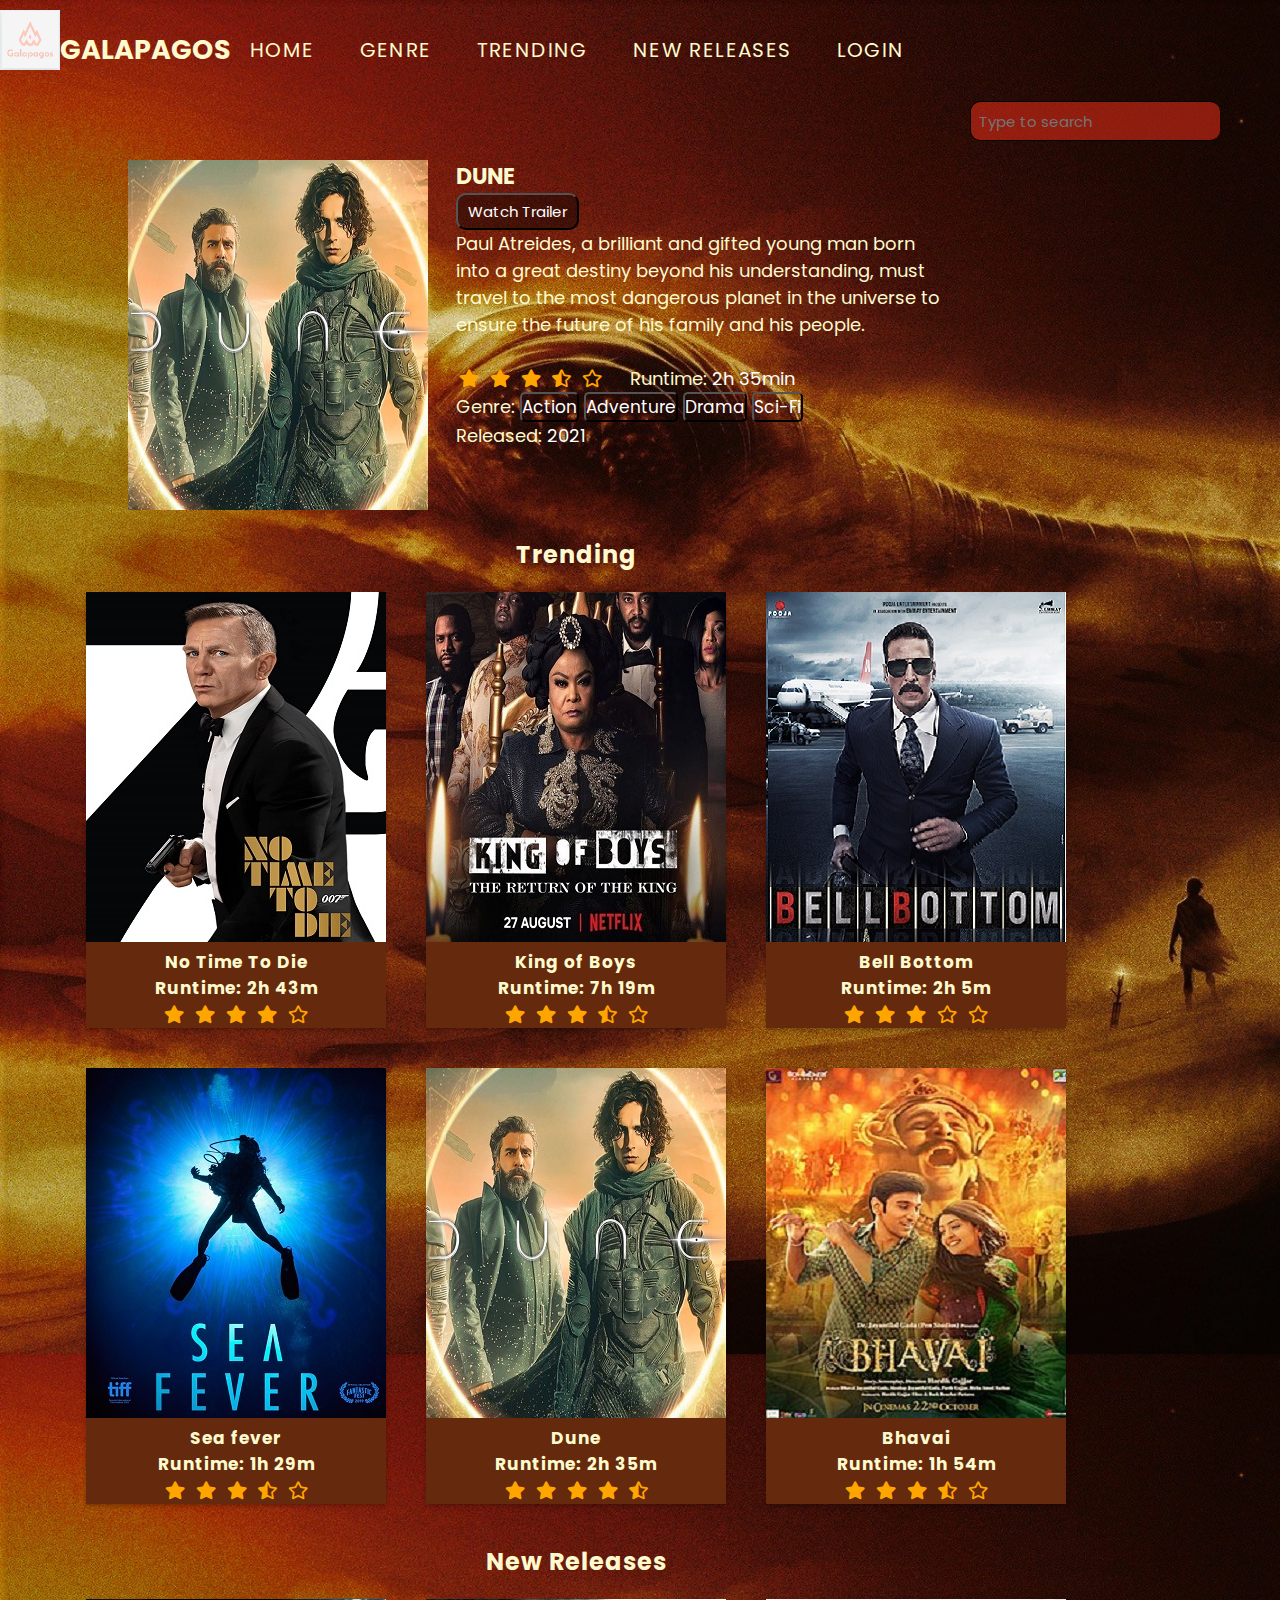
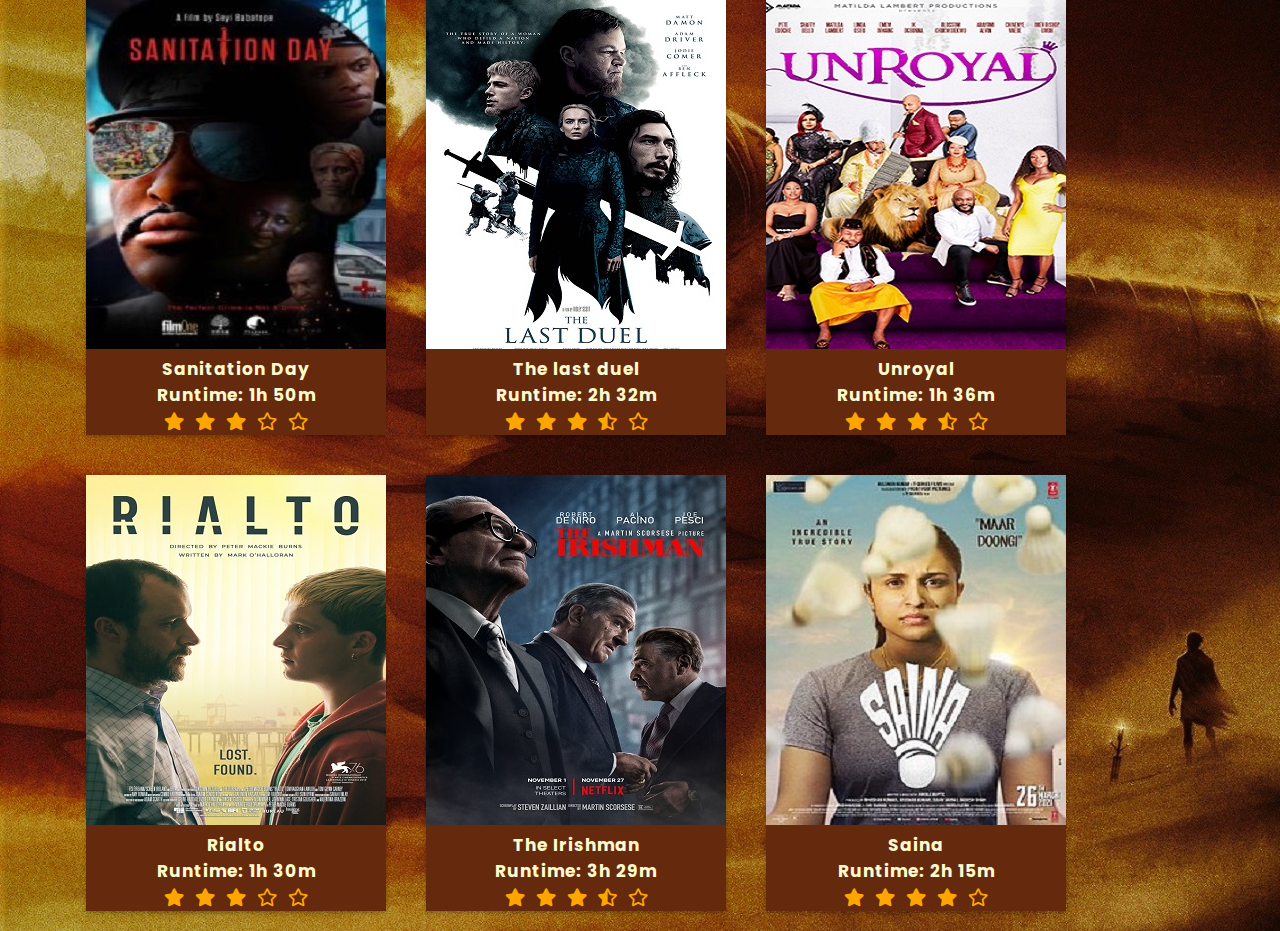
==== index.html @ fc21ccc2 "Add files via upload" ====
<!DOCTYPE html>
<html lang="en">
<head>
    <meta charset="UTF-8">
    <meta http-equiv="X-UA-Compatible" content="IE=edge">
    <meta name="viewport" content="width=device-width, initial-scale=1.0">
    <title>GALAPAGOS</title>
    <link rel="stylesheet" href="style.css"/>
    <link rel="icon" href="images/logo.ico"/>
    <link rel="stylesheet" href="https://pro.fontawesome.com/releases/v5.10.0/css/all.css" />

</head>
<body class="home">
  <!--This is the header containing the navigation bar-->
    <header>
        <div class="menuBar">
            <nav>
                    <img src="images/logo.png"/>
                <h2>GALAPAGOS</h2>
<!--This input and label tags holds the lines that requires clicking to see the navigation bar in mobile and tablet-->
                <input type="checkbox" id="mobileNav">
              <label for="mobileNav" class="mobileNavBtn">
                <i class="fas fa-bars"></i>
              </label>
                <ul>
                    <li><a href="#">Home</a></li>
                    <li><a href="#">Genre</a></li>                
                    <li><a href="#">Trending</a></li>                
                    <li><a href="#">New Releases</a></li>                
                    <li><a href="#">Login</a></li>
                </ul>
                <div class="search">
                 <input class="searchbox" type="search" name="" placeholder="Type to search">
                 <!--<button type="submit"><i class="fa fa-search"></i></button>-->
                 <a class="searchBtn" href="#"></a>
                </div>   
            </nav>               
        </div>
    </header>
<!--The middle section containing a movie with brief description-->
    <section class="homeMovie">
      <div class="homeMovie-box"><!--This holds details of the movie in a box-->
        <div class="homeMovie-image">
          <img src="images/Dune.jpg"/>
        </div>
        <div class="homeMovie-content">
          <p><b><span style="font-size: 22px">DUNE</span> </b></p>
          <form action="images/Dune.mp4" method="get" target="_blank">
            <button type="submit">Watch Trailer</button>
          </form>
          <p>Paul Atreides, a brilliant and gifted young man born into a great destiny beyond his understanding, must travel to the most dangerous planet in the universe to ensure the future of his family and his people.<br><br></p>
          <ul>
            <li class="star"><!--Movie Rating-->
              <a href=""><i class="fas fa-star"></i></a>
              <a href=""><i class="fas fa-star"></i></a>
              <a href=""><i class="fas fa-star"></i></a>
              <a href=""><i class="fas fa-star-half-alt"></i></a>
              <a href=""><i class="far fa-star"></i></a>
            </li>
            <li>Runtime:  <span style="color: white">2h 35min</span></li>
            <li>
              Genre:
              <button class="button"><span style="color: white" >Action</span> </button>
              <button class="button"><span style="color: white" >Adventure</span></button>
              <button class="button"><span style="color: white" >Drama</span></button>
              <button class="button"><span style="color: white" >Sci-Fi</span></button>
            </li>
            <li>Released: <span style="color: white">2021</span></li>
          </ul>

        </div>
      </div>
    </section>
<!--The list of movies. Both trending and new releases-->
    <section class="movie">
      <div class="movie-box">
        <div class="trending">
          <h2>Trending</h2>
        </div>
        <div class="movie-image">
            <div class="inner-movie-image">
              <a href="#"><img src="images/No time to die.jpg"></a>
            </div>
            <div class="description">
              <h4>No Time To Die</h4>
              <h4>Runtime:&nbsp<span>2h 43m</span></h4>
            </div>
            <div class="star">
              <a href=""><i class="fas fa-star"></i></a>
              <a href=""><i class="fas fa-star"></i></a>
              <a href=""><i class="fas fa-star"></i></a>
              <a href=""><i class="fas fa-star"></i></a>
              <a href=""><i class="far fa-star"></i></a>
            </div>
        </div>
        <div class="movie-image">
            <div class="inner-movie-image">
              <a href="KingofBoys.html"><img src="images/King of Boys.jpg"></a>
            </div>
            <div class="description">
              <h4>King of Boys<br></h4>
              <h4>Runtime:&nbsp<span>7h 19m</span></h4>
            </div>
            <div class="star">
              <a href=""><i class="fas fa-star"></i></a>
              <a href=""><i class="fas fa-star"></i></a>
              <a href=""><i class="fas fa-star"></i></a>
              <a href=""><i class="fas fa-star-half-alt"></i></a>
              <a href=""><i class="far fa-star"></i></a>
            </div>
        </div>
        <div class="movie-image">
            <div class="inner-movie-image">
              <a href="#"><img src="images/Bell Bottom.jpg"></a>
            </div>
            <div class="description">
              <h4>Bell Bottom<br></h4>
              <h4>Runtime:&nbsp<span>2h 5m</span></h4>
            </div>
            <div class="star">
              <a href=""><i class="fas fa-star"></i></a>
              <a href=""><i class="fas fa-star"></i></a>
              <a href=""><i class="fas fa-star"></i></a>
              <a href=""><i class="far fa-star"></i></a>
              <a href=""><i class="far fa-star"></i></a>
            </div>
        </div>
        <div class="movie-image">
            <div class="inner-movie-image">
              <a href="#"><img src="images/Sea fever.jpg"></a>
            </div>
            <div class="description">
              <h4>Sea fever<br></h4>
              <h4>Runtime:&nbsp<span>1h 29m</span></h4>
            </div>
            <div class="star">
              <a href=""><i class="fas fa-star"></i></a>
              <a href=""><i class="fas fa-star"></i></a>
              <a href=""><i class="fas fa-star"></i></a>
              <a href=""><i class="fas fa-star-half-alt"></i></a>
              <a href=""><i class="far fa-star"></i></a>
            </div>
        </div>
        <div class="movie-image">
            <div class="inner-movie-image">
              <a href="#"><img src="images/Dune.jpg"></a>
            </div>
            <div class="description">
              <h4>Dune<br></h4>
              <h4>Runtime:&nbsp<span>2h 35m</span></h4>
            </div>
            <div class="star">
              <a href=""><i class="fas fa-star"></i></a>
              <a href=""><i class="fas fa-star"></i></a>
              <a href=""><i class="fas fa-star"></i></a>
              <a href=""><i class="fas fa-star"></i></a>
              <a href=""><i class="fas fa-star-half-alt"></i></a>
            </div>
        </div>
        <div class="movie-image">
            <div class="inner-movie-image">
              <a href="#"><img src="images/Bhavai.jpg"></a>
            </div>
            <div class="description">
              <h4>Bhavai<br></h4>
              <h4>Runtime:&nbsp<span>1h 54m</span></h4>
            </div>
            <div class="star">
              <a href=""><i class="fas fa-star"></i></a>
              <a href=""><i class="fas fa-star"></i></a>
              <a href=""><i class="fas fa-star"></i></a>
              <a href=""><i class="fas fa-star-half-alt"></i></a>
              <a href=""><i class="far fa-star"></i></a>
            </div>
        </div>
    
        <div class="new-release">
          <h2>New Releases</h2>
        </div>
        <div class="movie-image">
            <div class="inner-movie-image">
              <a href="#"><img src="images/Sanitation Day.jpg"></a>
            </div>
            <div class="description">
              <h4>Sanitation Day<br></h4>
              <h4>Runtime:&nbsp<span>1h 50m</span></h4>
            </div>
            <div class="star">
              <a href=""><i class="fas fa-star"></i></a>
              <a href=""><i class="fas fa-star"></i></a>
              <a href=""><i class="fas fa-star"></i></a>
              <a href=""><i class="far fa-star"></i></a>
              <a href=""><i class="far fa-star"></i></a>
            </div>
        </div>
        <div class="movie-image">
            <div class="inner-movie-image">
              <a href="#"><img src="images/The last duel.jpg"></a>
            </div>
            <div class="description">
              <h4>The last duel<br></h4>
              <h4>Runtime:&nbsp<span>2h 32m</span></h4>
            </div>
            <div class="star">
              <a href=""><i class="fas fa-star"></i></a>
              <a href=""><i class="fas fa-star"></i></a>
              <a href=""><i class="fas fa-star"></i></a>
              <a href=""><i class="fas fa-star-half-alt"></i></a>
              <a href=""><i class="far fa-star"></i></a>
            </div>
        </div>
        <div class="movie-image">
            <div class="inner-movie-image">
              <a href="#"><img src="images/Unroyal.jpg"></a>
            </div>
            <div class="description">
              <h4>Unroyal<br></h4>
              <h4>Runtime:&nbsp<span>1h 36m</span></h4>
            </div>
            <div class="star">
              <a href=""><i class="fas fa-star"></i></a>
              <a href=""><i class="fas fa-star"></i></a>
              <a href=""><i class="fas fa-star"></i></a>
              <a href=""><i class="fas fa-star-half-alt"></i></a>
              <a href=""><i class="far fa-star"></i></a>
            </div>
        </div>
        <div class="movie-image">
            <div class="inner-movie-image">
              <a href="#"><img src="images/Rialto.jpg"></a>
            </div>
            <div class="description">
              <h4>Rialto<br></h4>
              <h4>Runtime:&nbsp<span>1h 30m</span></h4>
            </div>
            <div class="star">
              <a href=""><i class="fas fa-star"></i></a>
              <a href=""><i class="fas fa-star"></i></a>
              <a href=""><i class="fas fa-star"></i></a>
              <a href=""><i class="far fa-star"></i></a>
              <a href=""><i class="far fa-star"></i></a>
            </div>
        </div>
        <div class="movie-image">
            <div class="inner-movie-image">
              <a href="#"><img src="images/The Irishman.jpg"></a>
            </div>
            <div class="description">
              <h4>The Irishman<br></h4>
              <h4>Runtime:&nbsp<span>3h 29m</span></h4>
            </div>
            <div class="star">
              <a href=""><i class="fas fa-star"></i></a>
              <a href=""><i class="fas fa-star"></i></a>
              <a href=""><i class="fas fa-star"></i></a>
              <a href=""><i class="fas fa-star-half-alt"></i></a>
              <a href=""><i class="far fa-star"></i></a>
            </div>
        </div>
        <div class="movie-image">
            <div class="inner-movie-image">
              <a href="#"><img src="images/Saina.jpg"></a>
            </div>
            <div class="description">
              <h4>Saina<br></h4>
              <h4>Runtime:&nbsp<span>2h 15m</span></h4>
            </div>
            <div class="star">
              <a href=""><i class="fas fa-star"></i></a>
              <a href=""><i class="fas fa-star"></i></a>
              <a href=""><i class="fas fa-star"></i></a>
              <a href=""><i class="fas fa-star"></i></a>
              <a href=""><i class="far fa-star"></i></a>
            </div>
        </div>
      </div>
    </section>
   <!-- <footer class="bottom">
      <div class="social-icons">
        <a href=""><i class="fab fa-facebook"></i></a>
        <a href=""><i class="fab fa-instagram"></i></a>
        <a href=""><i class="fab fa-twitter"></i></a>
      </div>
    </footer>-->
  <script type="text/javascript" src="jscript.js"></script>
</body>
</html>
---- style.css ----
@import url('https://fonts.googleapis.com/css2?family=Poppins:wght@300;400&display=swap');

*{
    margin: 0;
    padding: 0;
    box-sizing: border-box;
    font-family: 'Poppins', sans-serif;
}


.home{
  background-image: url('images/wallpaper.jpg');
  width: 100%;
  background-repeat: repeat;
  background-size: cover;
  font-family: 'Poppins', sans-serif;
  color: lemonchiffon;
  font-size: large;
}

p{
    font-weight: 30px;
}

.menuBar{
    width: 100%;
    margin:auto;
    padding-bottom: 60px;
}

nav{
    height: 100px;
    line-height: 100px;
}

nav .menuBar h2{
  font-size: 2rem;
  font-weight: 50px;
  letter-spacing: 1.5px;
}

nav img{
    float: left;
    height: 60px;
    width: 60px;
    margin-top: 10px;
}

nav h2{
    float:left;
    display: inline-block;
}


nav ul{
    float: center;
}

nav ul li{
    display: inline-block;
    margin: 0 40px 0 40px;
    text-transform: uppercase;
    letter-spacing: 1.4px;
}
@media screen and (min-width: 1000px){
  nav ul li{
    margin: 0 20px 0 20px;
  }
}

nav ul li a{
  text-decoration: none;
  color: lemonchiffon;
  font-size: 20px;
}

nav ul li :hover{
  color:lightsalmon;
}

.button{
  font-size: 17px;
  border-radius: 5px; 
  background: none;
}

.search{
  width: 310px;
  float: right;
  /**margin-left: 250px;*/
}
.searchbox{
  color: white;
  width: 250px;
  height: 40px;
  background: rgba(255,50,25,0.5);
  border: 1px solid black;
  border-right: none;
  font-size: 15px;
  float: left;
  padding: 8px;
  border-radius: 10px;
}

.searchbox :hover{
  background: rgba(0,0,0,0.4);
}
.search button{
  float: left;
  width: 40px;
  height: 40px;
  padding: 10px;
  background:indianred;
  color: black;
  font-size: 17px;
  border: 1px solid grey;
  border-radius: 8px;
  cursor: pointer;
}
.search button:hover{
  color: grey;
}


/**
@media screen and (max-width: 600px) {
  .search button {
      float: none;
      width: 20px;
      padding: 0;
  }
  
}*/

.mobileNavBtn{
  color:sandybrown;
  font-size: 25px;
  cursor: pointer;
  float: right;
  display: none;
}

#mobileNav{
  display: none;
}

@media screen and (max-width:950px) and (min-width:270px){
  nav{
    padding:0px 50px;
  }
  .mobileNavBtn{
    display: block;
  }
  nav .menuBar h2{
    font-size: 30px;
    float: left;
  }
  nav ul{
    width: 100%;
    height: 60vh;
    background-color:brown;
    position: fixed;
    right: -100%;
    transition: 0.3s ease;
    top: 75px;
    text-align: center;
  }
  nav ul li{
    display: block;
    margin: 50px 0px;
    line-height: 20px;
  }
  #mobileNav:checked ~ ul{
    left:0;
  }
  nav img{
    display: none;
    /*float: left;
    height: 30px;
    width: 30px;*/
}
  .search{

  }
}

.homeMovie{
  width:80%;
  margin: auto;
}

.homeMovie .homeMovie-image{
  width:40%;
  float: left;
}   

.homeMovie-box{
  width: 80%;
  justify-content: center;
  align-items: center;
  padding-bottom: 5px;
}

.homeMovie-box .homeMovie-image img{
  max-width: 100%;
  height: auto;
}

.homeMovie-content form button{
  color:white;
  background-color: rgba(0,0,0,0.4);
  border-radius: 10px;
  padding: 5px 10px;
  font-size: 15px;
  text-align: center;
  text-decoration: none;
  display: inline-block;
}

.homeMovie-content form button:hover{
  color:wheat;
  border-color: chocolate;
  cursor:pointer;
}

.homeMovie-content ul li{
  margin: 0 20px 0 0;
  display: inline-block;
}


.star i{
  color:orange;
  font-size: 18px;
  padding: 0 3px;
}

@media screen and (max-width:950px){
  .home{
    background-color: darkred;
  }
  .homeMovie .homeMovie-image{
    width:100%;
  }
  .homeMovie-content ul li{
    display: block;
  }
}

.movie{
  width: 90%;
  height: 100vh;
}

.movie-box{
  width: 100%;
  display: flex;
  flex-wrap: wrap;
  justify-content: center;
  align-items: center;
  margin: auto;
  min-height: 100vh;
}

.movie-box p{
  font-size: 30px;
  padding-top: 20px;
}

.movie-box .trending{
  width: 100%;
  margin-top: 20px;
}

.movie-box .trending h2{
  text-align: center;
  font-size: 1.5rem;
  letter-spacing: 1px;
  color:lemonchiffon;
}
.movie-box .new-release{
  width: 100%;
  margin-top: 20px;
}

.movie-box .new-release h2{
  text-align: center;
  font-size: 1.5rem;
  letter-spacing: 1px;
  color:lemonchiffon;
}

.movie-image{
  display: flex;
  width: 300px;
  justify-content: center;
  align-items: center;
  flex-direction: column;
  box-shadow: 0 2px 4px rgb(0,0,0,25%);
  margin: 20px;
  background-color: #652a0e;
}

.inner-movie-image{
  width:100%;
  display: flex;
  justify-content: center;
  align-items: center;
}
.inner-movie-image a img{
  width: 100%;
  height: auto;
}

.inner-movie-image a img:hover{
  cursor: pointer;
}

.description{
  text-align: center;
  background-color: #652a0e;
}


.description h4{
  font-size: 17px;
  font-weight: 1.9rem;
  letter-spacing: 1px;
  color: lemonchiffon;
}

@media screen and (max-width:1100px) and (min-width:500px){
   .movie{
    width: 90%;
    height: 100vh;
  }
  
  .movie-box{
    width: 100%;
    display: flex;
    flex-wrap: wrap;
    justify-content: center;
    align-items: center;
    margin: auto;
  }
  .movie-image{
    display: flex;
    width: 250px;
  }
  
  .movie-image a img{
    height: 300px;
    width: 250px;
  }
  .inner-movie-image{
    display: block;
    width: 250px;
  }

  

}

@media screen and (max-width:450px){
  .movie{
    align-items: center;
    justify-content: center;
  }
  .movie-box{
    display: block;
    align-items: center;
    flex-wrap: nowrap;
    width: calc(100% - 15vw);
  }

  .movie-image{
    display: flex;
    flex-direction: column;
    width: 100%;
  }
  .movie-image a img{
    display: block;
    height: 270px;
    width: 100%;
  }
  .inner-movie-image{
    display: block;
    /*width: calc(100% - 10vw);*/
    width: 100%;
  }
}




.moviePage{
  background: #353839;
  color: lemonchiffon;
}
.logo{
  display: flex;
  justify-content: center;
  align-items: center;
}
.logo img{
  height: 50px;
  width: 50px;
}
.logo h2{
  color: lemonchiffon;
}
/*.lineBox{
  width: 90%;
  justify-content: center;
  margin-left: 20px;
}
.line{
  width: 100%;
  justify-content: center;
  align-items: center;
}*/
.theLine{
  border-bottom: 2px solid white;
  display: block;
  width: 100%;
}
.singleMovie{
  width:90%;
  height: 100vh;
  display: flex;
}
.singleMovieImage{
  width: 100%;
  display: flex;
  justify-content: center;
  align-items: center;
}
.singleMovieImage img{
  width: 400px;
  height: 450px;
}
.singleMovieImage video{
  width: 800px;
  height: 450px;
}
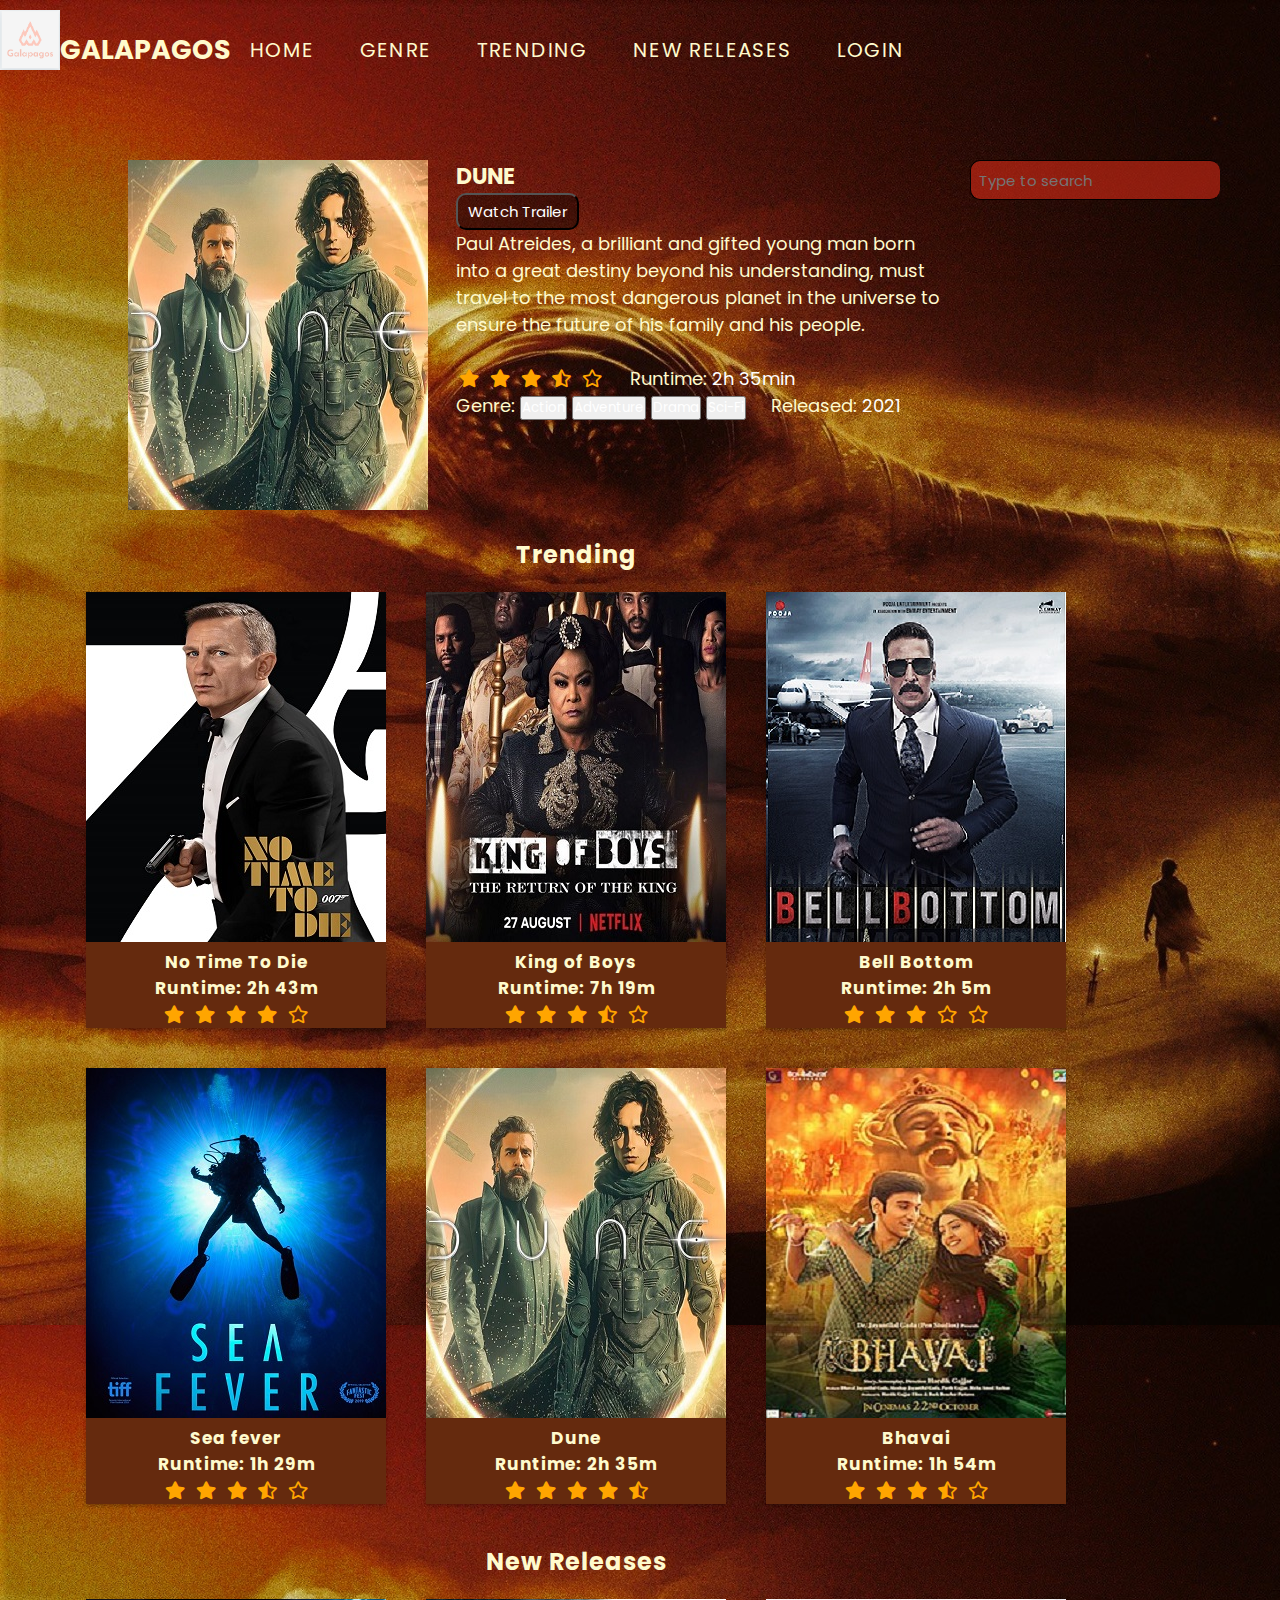
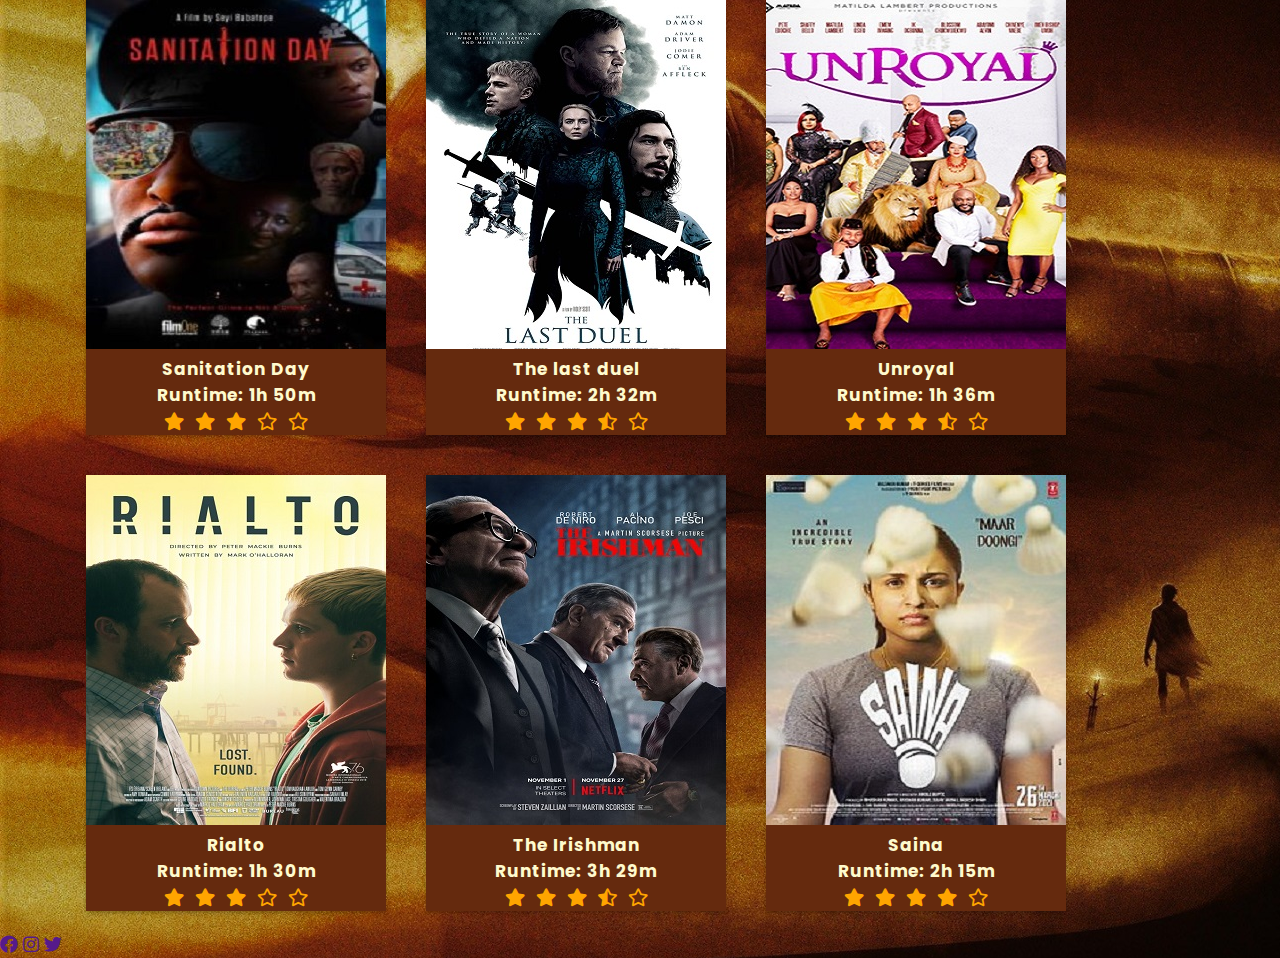
==== commit 14a7cfb6: "home page update" ====
--- a/index.html
+++ b/index.html
@@ -29,12 +29,13 @@
                     <li><a href="#">New Releases</a></li>                
                     <li><a href="#">Login</a></li>
                 </ul>
-                <div class="search">
-                 <input class="searchbox" type="search" name="" placeholder="Type to search">
-                 <!--<button type="submit"><i class="fa fa-search"></i></button>-->
-                 <a class="searchBtn" href="#"></a>
-                </div>   
-            </nav>               
+            </nav>              
+        </div>
+        <div>
+          <div class="search">
+          <input class="searchbox" id="search" type="text" name="" placeholder="Type to search">
+          </div>  
+          <div id="match-list"></div>  
         </div>
     </header>
 <!--The middle section containing a movie with brief description-->
@@ -45,7 +46,7 @@
         </div>
         <div class="homeMovie-content">
           <p><b><span style="font-size: 22px">DUNE</span> </b></p>
-          <form action="images/Dune.mp4" method="get" target="_blank">
+          <form action="videos/Dune.mp4" method="get" target="_blank">
             <button type="submit">Watch Trailer</button>
           </form>
           <p>Paul Atreides, a brilliant and gifted young man born into a great destiny beyond his understanding, must travel to the most dangerous planet in the universe to ensure the future of his family and his people.<br><br></p>
@@ -60,10 +61,10 @@
             <li>Runtime:  <span style="color: white">2h 35min</span></li>
             <li>
               Genre:
-              <button class="button"><span style="color: white" >Action</span> </button>
-              <button class="button"><span style="color: white" >Adventure</span></button>
-              <button class="button"><span style="color: white" >Drama</span></button>
-              <button class="button"><span style="color: white" >Sci-Fi</span></button>
+              <button class="homeGenre"><span style="color: white" >Action</span> </button>
+              <button class="homeGenre"><span style="color: white" >Adventure</span></button>
+              <button class="homeGenre"><span style="color: white" >Drama</span></button>
+              <button class="homeGenre"><span style="color: white" >Sci-Fi</span></button>
             </li>
             <li>Released: <span style="color: white">2021</span></li>
           </ul>
@@ -77,9 +78,9 @@
         <div class="trending">
           <h2>Trending</h2>
         </div>
-        <div class="movie-image">
-            <div class="inner-movie-image">
-              <a href="#"><img src="images/No time to die.jpg"></a>
+        <div class="movie-image" id="nttd">
+            <div class="inner-movie-image">
+              <a href="noTimeToDie.html"><img src="images/No time to die.jpg"></a>
             </div>
             <div class="description">
               <h4>No Time To Die</h4>
@@ -274,14 +275,12 @@
             </div>
         </div>
       </div>
-    </section>
-   <!-- <footer class="bottom">
       <div class="social-icons">
         <a href=""><i class="fab fa-facebook"></i></a>
         <a href=""><i class="fab fa-instagram"></i></a>
         <a href=""><i class="fab fa-twitter"></i></a>
       </div>
-    </footer>-->
-  <script type="text/javascript" src="jscript.js"></script>
+    </section>  
+  <script src="main.js"></script>
 </body>
 </html>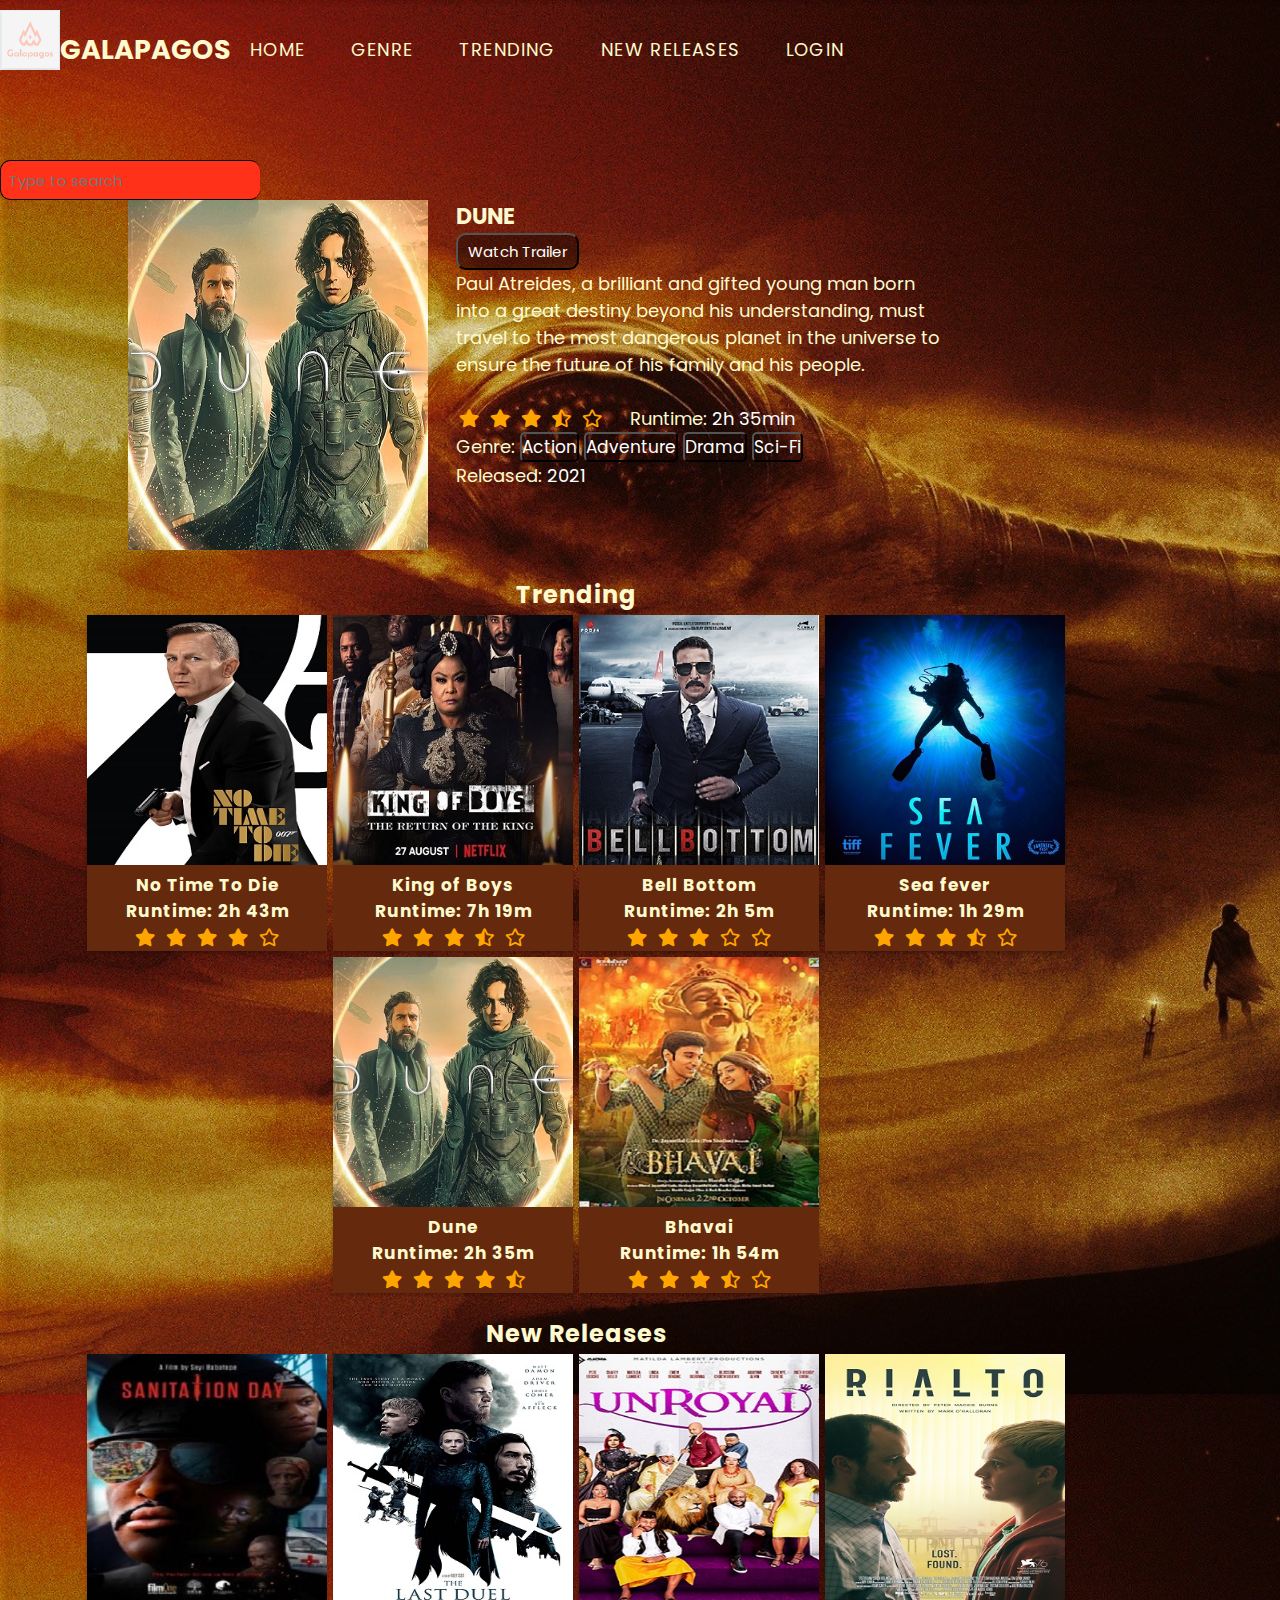
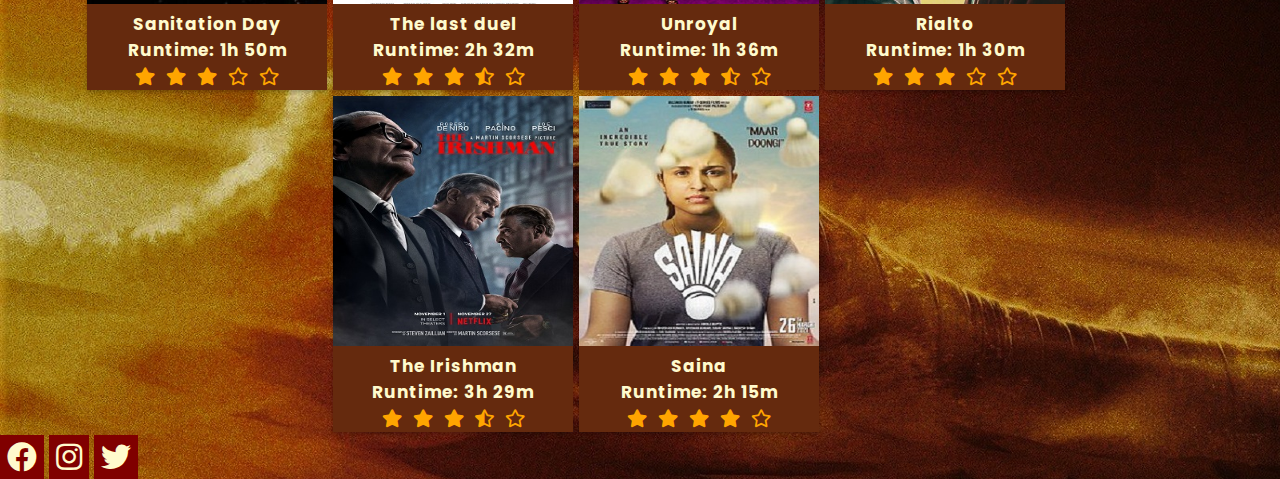
==== commit d55954e8: "update home and css" ====
--- a/index.html
+++ b/index.html
@@ -46,7 +46,7 @@
         </div>
         <div class="homeMovie-content">
           <p><b><span style="font-size: 22px">DUNE</span> </b></p>
-          <form action="videos/Dune.mp4" method="get" target="_blank">
+          <form action="videos/Dune.mp4" class="vid" method="get" target="_blank">
             <button type="submit">Watch Trailer</button>
           </form>
           <p>Paul Atreides, a brilliant and gifted young man born into a great destiny beyond his understanding, must travel to the most dangerous planet in the universe to ensure the future of his family and his people.<br><br></p>
@@ -78,6 +78,7 @@
         <div class="trending">
           <h2>Trending</h2>
         </div>
+        <!--individual movies start here, each under the "movie image" div-->
         <div class="movie-image" id="nttd">
             <div class="inner-movie-image">
               <a href="noTimeToDie.html"><img src="images/No time to die.jpg"></a>
@@ -275,12 +276,14 @@
             </div>
         </div>
       </div>
+      <!--bottom social media icons-->
       <div class="social-icons">
         <a href=""><i class="fab fa-facebook"></i></a>
         <a href=""><i class="fab fa-instagram"></i></a>
         <a href=""><i class="fab fa-twitter"></i></a>
       </div>
     </section>  
+    <!--call javascript file-->
   <script src="main.js"></script>
 </body>
 </html>--- a/style.css
+++ b/style.css
@@ -19,9 +19,9 @@
 }
 
 p{
-    font-weight: 30px;
-}
-
+    font-weight: 25px;
+}
+/*navigation bar begins here*/
 .menuBar{
     width: 100%;
     margin:auto;
@@ -62,76 +62,24 @@
     text-transform: uppercase;
     letter-spacing: 1.4px;
 }
+nav ul li a{
+  text-decoration: none;
+  color: lemonchiffon;
+  font-size: 18px;
+}
+
+nav ul li :hover{
+  color:lightsalmon;
+}
+
+/*navigation bar for big tablets*/
 @media screen and (min-width: 1000px){
   nav ul li{
     margin: 0 20px 0 20px;
   }
 }
 
-nav ul li a{
-  text-decoration: none;
-  color: lemonchiffon;
-  font-size: 20px;
-}
-
-nav ul li :hover{
-  color:lightsalmon;
-}
-
-.button{
-  font-size: 17px;
-  border-radius: 5px; 
-  background: none;
-}
-
-.search{
-  width: 310px;
-  float: right;
-  /**margin-left: 250px;*/
-}
-.searchbox{
-  color: white;
-  width: 250px;
-  height: 40px;
-  background: rgba(255,50,25,0.5);
-  border: 1px solid black;
-  border-right: none;
-  font-size: 15px;
-  float: left;
-  padding: 8px;
-  border-radius: 10px;
-}
-
-.searchbox :hover{
-  background: rgba(0,0,0,0.4);
-}
-.search button{
-  float: left;
-  width: 40px;
-  height: 40px;
-  padding: 10px;
-  background:indianred;
-  color: black;
-  font-size: 17px;
-  border: 1px solid grey;
-  border-radius: 8px;
-  cursor: pointer;
-}
-.search button:hover{
-  color: grey;
-}
-
-
-/**
-@media screen and (max-width: 600px) {
-  .search button {
-      float: none;
-      width: 20px;
-      padding: 0;
-  }
-  
-}*/
-
+/*button to hide navigation bar in phones and small tablets*/
 .mobileNavBtn{
   color:sandybrown;
   font-size: 25px;
@@ -144,6 +92,7 @@
   display: none;
 }
 
+/*navigation bar for mobile phones*/
 @media screen and (max-width:950px) and (min-width:270px){
   nav{
     padding:0px 50px;
@@ -152,7 +101,7 @@
     display: block;
   }
   nav .menuBar h2{
-    font-size: 30px;
+    font-size: 25px;
     float: left;
   }
   nav ul{
@@ -175,15 +124,47 @@
   }
   nav img{
     display: none;
-    /*float: left;
-    height: 30px;
-    width: 30px;*/
 }
   .search{
 
   }
 }
 
+
+/*search bar*/
+.search{
+  width: 100%;
+  float: right;
+}
+.searchbox{
+  color: white;
+  width: 260px;
+  height: 40px;
+  background: rgba(255,50,25);
+  border: 1px solid black;
+  border-right: none;
+  font-size: 15px;
+  padding: 8px;
+  border-radius: 10px;
+}
+.searchbox :hover{
+  background: rgba(0,0,0,0.4);
+}
+
+/* movie dropdown list */
+.dropMovie{
+  width:260px;
+  background: rgba(255,50,25);
+}
+.dropMovie a{
+  font-size: 18px;
+  text-decoration: none;
+  color: lightyellow;
+}
+.dropMovie a:hover{
+  color: black;
+}
+/*center movie in home description*/
 .homeMovie{
   width:80%;
   margin: auto;
@@ -205,7 +186,6 @@
   max-width: 100%;
   height: auto;
 }
-
 .homeMovie-content form button{
   color:white;
   background-color: rgba(0,0,0,0.4);
@@ -235,6 +215,13 @@
   padding: 0 3px;
 }
 
+.homeGenre{
+  font-size: 17px;
+  border-radius: 5px; 
+  background: none;
+}
+
+/*mobile phone view of the center movie in home description*/
 @media screen and (max-width:950px){
   .home{
     background-color: darkred;
@@ -247,6 +234,7 @@
   }
 }
 
+/*full movie list*/
 .movie{
   width: 90%;
   height: 100vh;
@@ -263,7 +251,7 @@
 }
 
 .movie-box p{
-  font-size: 30px;
+  font-size: 25px;
   padding-top: 20px;
 }
 
@@ -292,12 +280,12 @@
 
 .movie-image{
   display: flex;
-  width: 300px;
+  width: 210px;
   justify-content: center;
   align-items: center;
   flex-direction: column;
   box-shadow: 0 2px 4px rgb(0,0,0,25%);
-  margin: 20px;
+  margin: 3px;
   background-color: #652a0e;
 }
 
@@ -309,7 +297,7 @@
 }
 .inner-movie-image a img{
   width: 100%;
-  height: auto;
+  height: 240px;
 }
 
 .inner-movie-image a img:hover{
@@ -320,8 +308,6 @@
   text-align: center;
   background-color: #652a0e;
 }
-
-
 .description h4{
   font-size: 17px;
   font-weight: 1.9rem;
@@ -329,7 +315,8 @@
   color: lemonchiffon;
 }
 
-@media screen and (max-width:1100px) and (min-width:500px){
+/* nest hub screen */
+@media screen and (max-width:1300px) and (min-width:550px){
    .movie{
     width: 90%;
     height: 100vh;
@@ -345,22 +332,39 @@
   }
   .movie-image{
     display: flex;
-    width: 250px;
+    width: 240px;
   }
   
   .movie-image a img{
-    height: 300px;
-    width: 250px;
+    height: 250px;
+    width: 240px;
   }
   .inner-movie-image{
     display: block;
-    width: 250px;
+    width: 240px;
   }
 
   
 
 }
 
+/*mobile phone screen for movie list*/
+@media screen and (max-width:549px) and (min-width:460px){
+  .movie-image{
+    display: flex;
+    width: 230px;
+  }
+  
+  .movie-image a img{
+    height: 280px;
+    width: 230px;
+  }
+  .inner-movie-image{
+    display: block;
+    width: 230px;
+  }
+}
+/* mobile phone screen */
 @media screen and (max-width:450px){
   .movie{
     align-items: center;
@@ -390,6 +394,29 @@
   }
 }
 
+/*social media icons at the bottom of the home page*/
+.social-icons i{
+  color: lemonchiffon;
+  font-size: 30px;
+  padding: 7px;
+  background-color: maroon;
+}
+
+.social-icons i:hover{
+  color:brown;
+  font-size: 30px;
+  padding: 7px;
+  background-color:burlywood;
+}
+
+
+
+
+/***
+
+here begins the css for individual movie pages
+
+***/
 
 
 
@@ -401,6 +428,8 @@
   display: flex;
   justify-content: center;
   align-items: center;
+  width: 100%;
+  background-color: black;
 }
 .logo img{
   height: 50px;
@@ -409,25 +438,23 @@
 .logo h2{
   color: lemonchiffon;
 }
-/*.lineBox{
-  width: 90%;
-  justify-content: center;
-  margin-left: 20px;
-}
-.line{
-  width: 100%;
-  justify-content: center;
-  align-items: center;
-}*/
+/*horizontal line in the page diving sections*/
+.lineBox{
+  padding-top: 10px;
+  padding-bottom: 10px;
+}
 .theLine{
-  border-bottom: 2px solid white;
+  border-bottom: 2px solid grey;
   display: block;
   width: 100%;
 }
+.single{
+  float:none;
+}
 .singleMovie{
-  width:90%;
-  height: 100vh;
-  display: flex;
+  width:100%;
+  height: 1000px;
+  /**display: flex;**/
 }
 .singleMovieImage{
   width: 100%;
@@ -442,4 +469,232 @@
 .singleMovieImage video{
   width: 800px;
   height: 450px;
-}
+  
+}
+.genre{
+  font-size: 17px;
+  border-radius: 20px; 
+  padding:  5px;
+  background: none;
+  color: lemonchiffon;
+  border-color: gray;
+  border-width: 3px;
+}
+.singleMovieContentBox{
+  display: flex;
+  flex-direction: row;
+}
+
+.singleMovieContent{
+  width: 60%;
+}
+.singleMovieContent p{
+  font-size: 18px;
+}
+.reserveBox{
+  justify-content: right;
+  /*float: right;*/
+}
+.reserve{
+  background-color:goldenrod;
+  font-size: 18px;
+  padding: 8px 30px 8px 30px;
+}
+.reserve :hover{
+  color: rgba(255,50,25,0.5);
+  padding: 10px 10px 10px 10px;
+}
+.reserveBox p{
+  font-size: 18px;
+}
+
+
+.singleMovieBox{
+  width: 100%;
+  float: none;
+}
+.singleMovieImagesBox{
+  width: 70%;
+  display: flex;
+  flex-wrap: wrap;
+  justify-content: left;
+  align-items: center;
+  margin: auto;
+  min-height: 90vh;
+  float: left;
+}
+.singleMovieImages{
+  display: flex;
+  width: 270px;
+  justify-content: center;
+  align-items: center;
+  flex-direction: column;
+  margin: 0 8px 0 8px;
+}
+.innerSingleMovieImages{
+  width:100%;
+  display: flex;
+  justify-content: center;
+  align-items: center;
+}
+.innerSingleMovieImages img{
+  width: 270px;
+  height: auto;
+}
+.cast{
+  width: 30%;
+  float: right;
+}
+.cast li,p,a{
+  font-size: 18px;
+}
+.cast a{
+  text-decoration: none;
+  color: lemonchiffon;
+}
+.award-reviews a{
+  text-decoration: none;
+  color: lemonchiffon;
+}
+.award-reviews a:hover{
+  color: red;
+  font-size: 20px;
+}
+.cast ul li{
+  list-style-type: none;
+}
+.cast ul li a:hover{
+  color: red;
+  font-size: 18px;
+}
+
+/*link to go back to home page*/
+.backHome a{
+  font-size: 18px;
+  text-decoration: none;
+  color: aqua;
+}
+.backHome a:hover{
+  font-size: 20px;
+  color: brown;
+}
+
+/*mobile phone view for individual movie page*/
+@media screen and (max-width:450px){
+  .singleMovie{
+    width: 94%;
+    height: 100vh;
+    margin-bottom:850px;
+  }
+  .singleMovieImage{
+    width: 100%;
+    display: block;
+    justify-content: center;
+    align-items: center;
+  }
+  .singleMovieImage img{
+    width: calc(100% - 10vw);
+    height: 290px;
+  }
+  .singleMovieImage video{
+    width: calc(100% - 10vw);
+    height: 290px;
+    
+  }
+  .singleMovieContentBox{
+    display: block;
+    flex-direction: column;
+    float: none;
+  }
+  .singleMovieContent{
+    width: 100%;
+    float: none;
+  }
+  .reserveBox{
+    justify-content: center;
+  }
+  .reserve{
+    padding: 7px 26px 7px 26px;
+  }
+  .singleMovieBox{
+    width: 100%;
+    float: none;
+  }
+  .cast{
+    width: 100%;
+    float: none;
+  }
+
+  .singleMovieImagesBox{
+    width: 100%;
+    display: flex;
+    flex-wrap: wrap;
+    justify-content: center;
+    align-items: center;
+    min-height: 90vh;
+  }
+  .singleMovieImages{
+    display: flex;
+    width: 270px;
+    justify-content: center;
+    align-items: center;
+    flex-direction: column;
+    margin: 0 8px 0 8px;
+  }
+  .innerSingleMovieImages{
+    width:100%;
+    display: flex;
+    justify-content: center;
+    align-items: center;
+  }
+  .innerSingleMovieImages img{
+    width: 270px;
+    height: auto;
+  }
+  
+}
+/*nest hub view of individual movie page*/
+@media screen and (max-width:1100px) and (min-width:801px){
+  .singleMovie{
+    margin-bottom: 70px;
+  }
+}
+  
+/*tablet view of individual movie page*/
+@media screen and (max-width:800px) and (min-width:500px){
+  .singleMovie{
+   width: 90%;
+   height: 100vh;
+   margin-bottom: 0;
+ }
+ .singleMovieImage{
+   width: 100%;
+   display: flex;
+   flex-wrap: wrap;
+   justify-content: center;
+   align-items: center;
+   margin: auto;
+ }
+ .singleMovieImage img{
+  width: 280px;
+  height: 260px;
+}
+.singleMovieImage video{
+  width: 400px;
+  height: 290px; 
+}
+ .singleMovieImages{
+   display: flex;
+   width: 250px;
+   margin: 0 2px 0 2px;
+ }
+ 
+ .innerSingleMovieImages img{
+   height: 280px;
+   width: 240px;
+ }
+ .innerSingleMovieImages{
+   display: block;
+   width: 250px;
+ }
+}